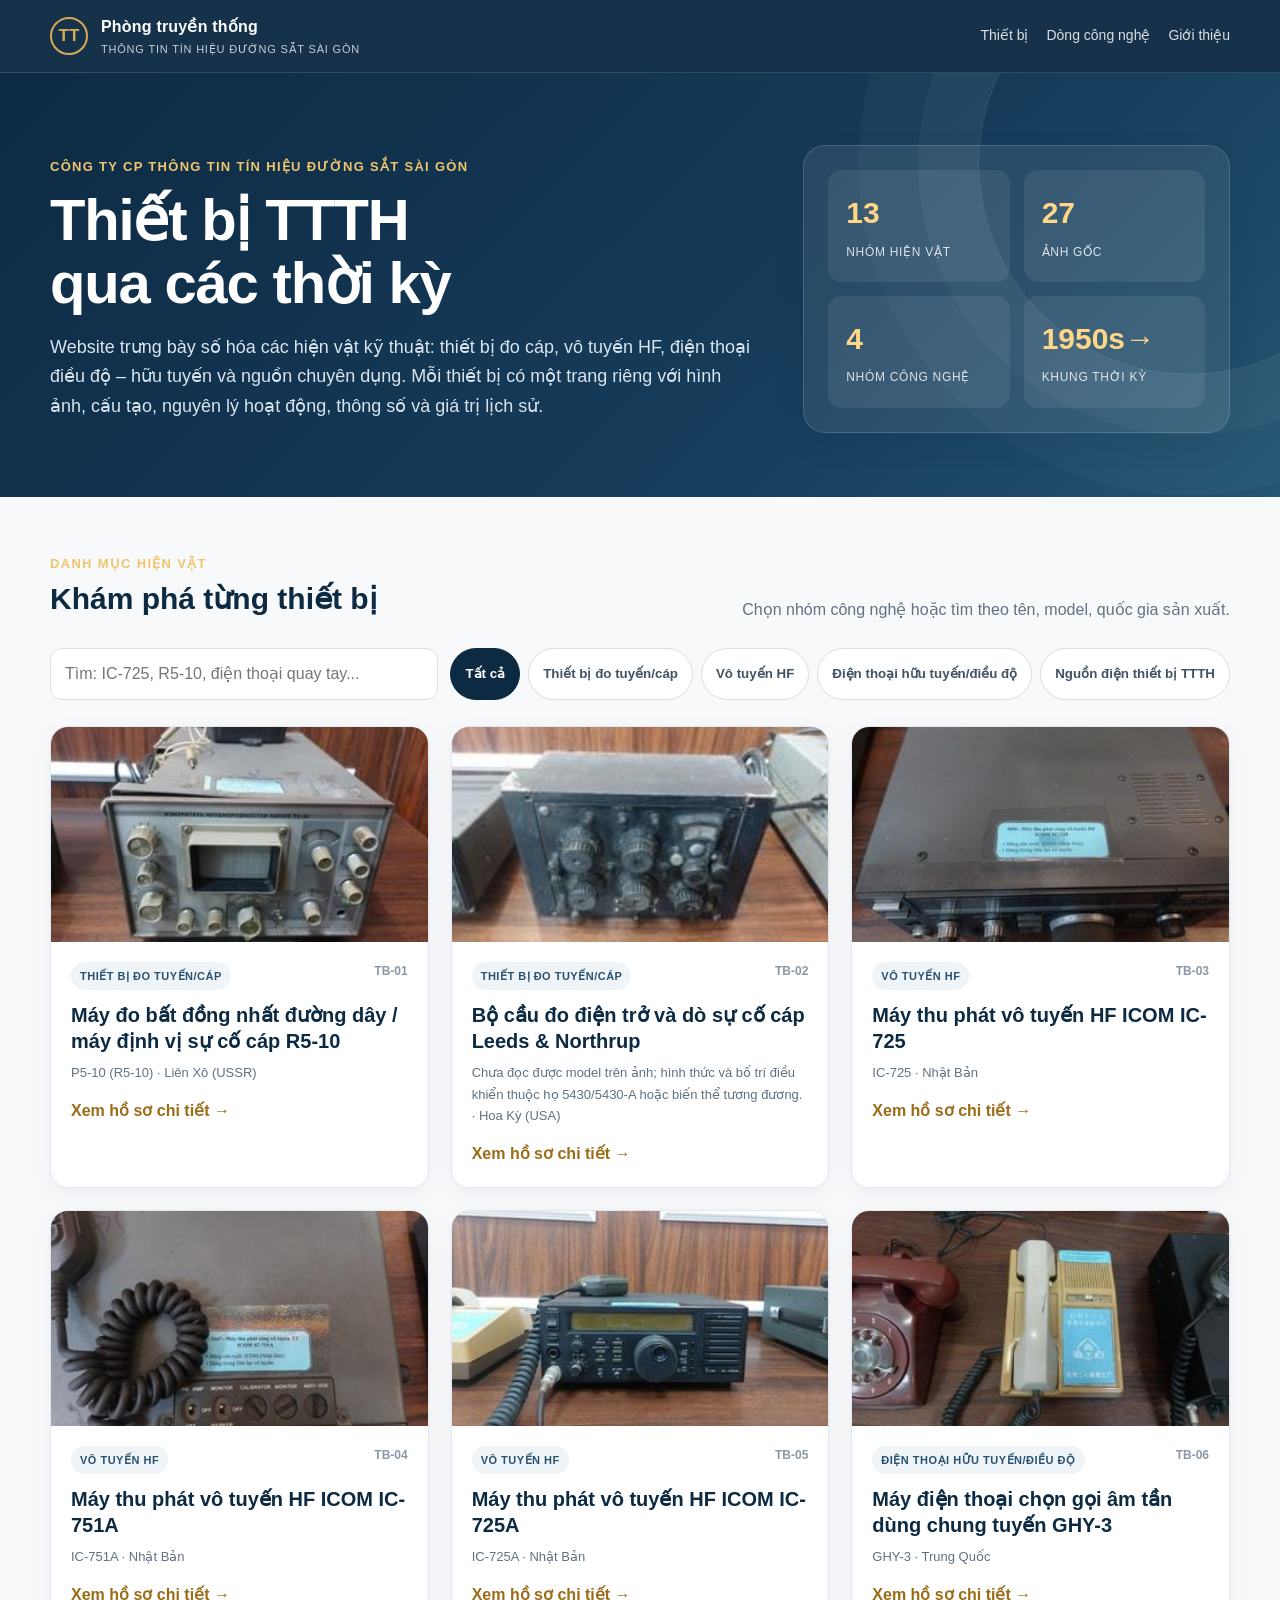
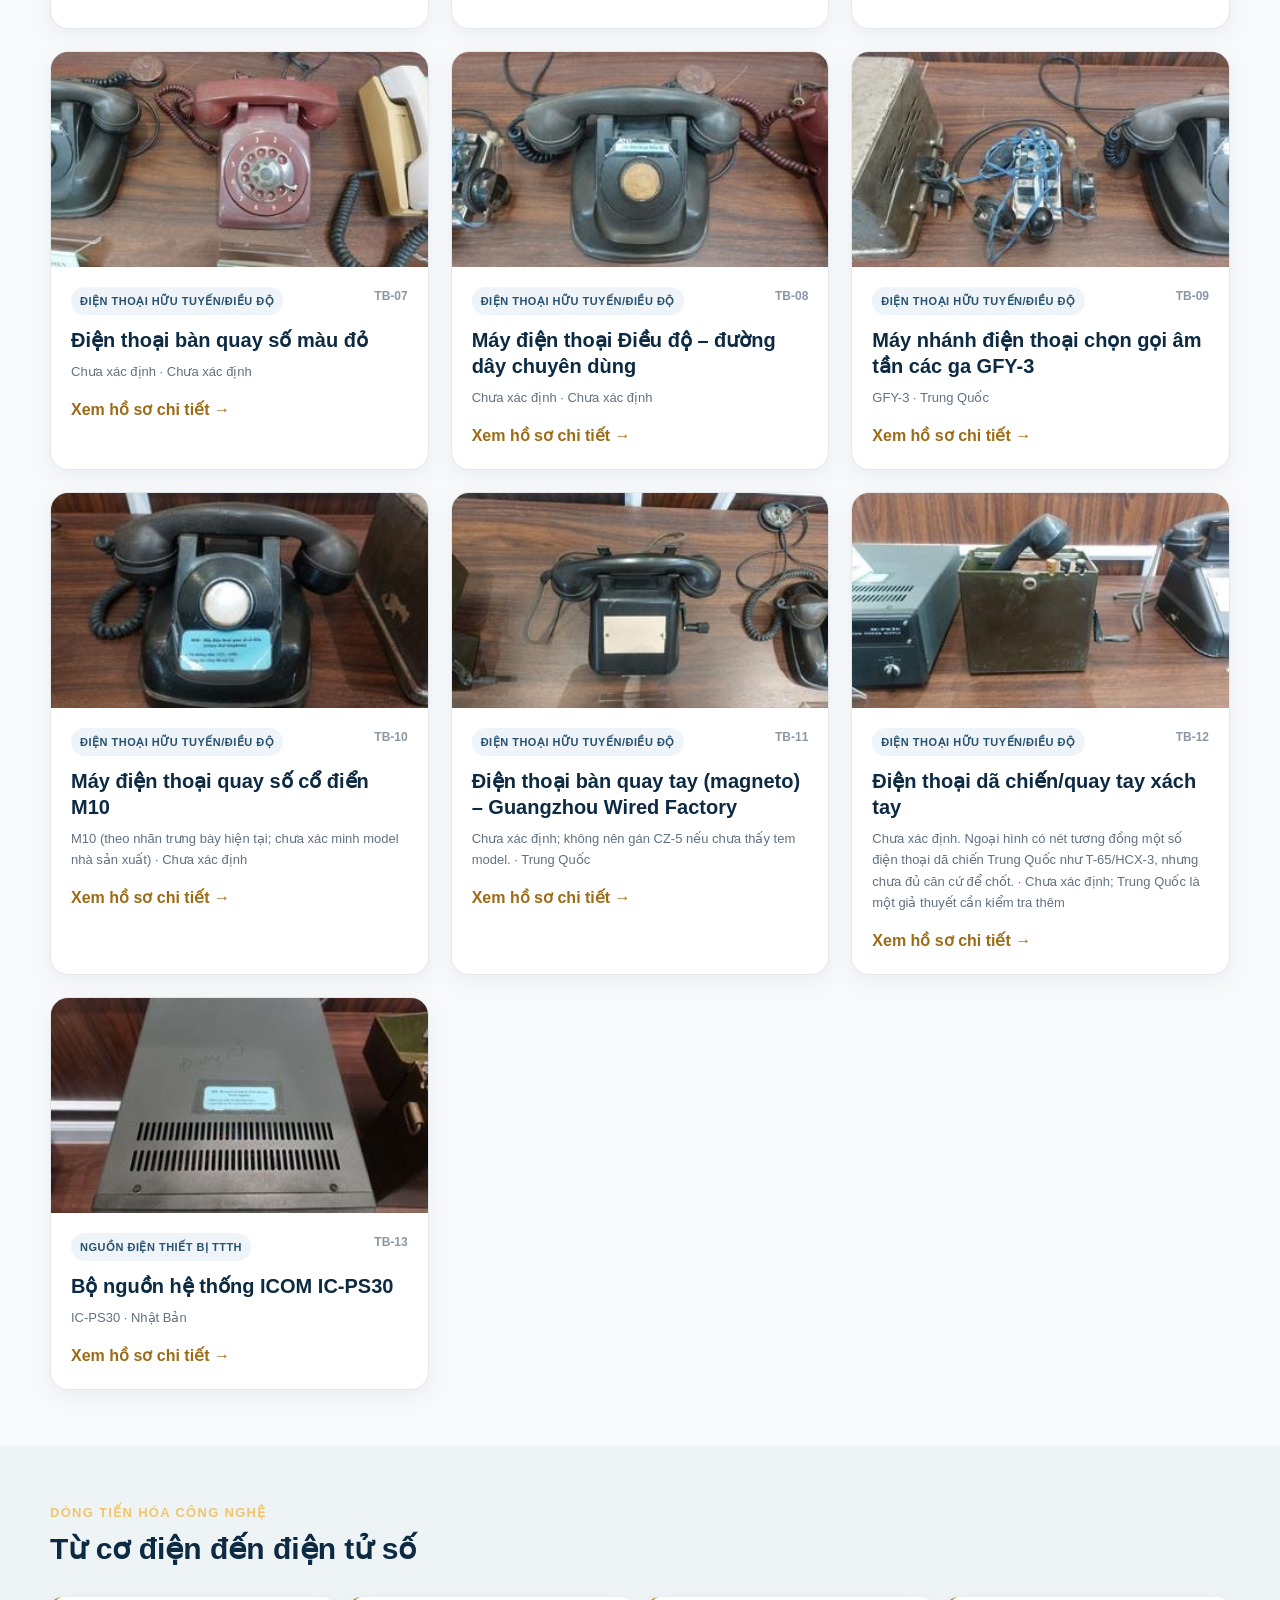
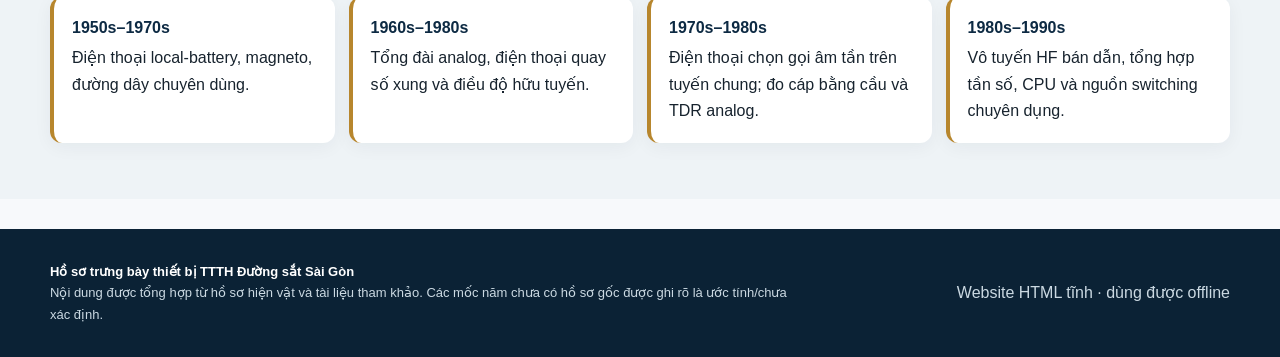
==== index.html @ 1fea470c "Add files via upload Upload website TTTH" ====
<!doctype html>
<html lang="vi">
  <head>
    <meta charset="utf-8" />
    <meta name="viewport" content="width=device-width,initial-scale=1" />
    <title>Thiết bị TTTH qua các thời kỳ – Phòng truyền thống</title>
    <meta
      name="description"
      content="Hồ sơ 13 nhóm thiết bị thông tin tín hiệu đường sắt qua các thời kỳ."
    />
    <link rel="stylesheet" href="assets/css/site.css" />
  </head>
  <body>
    <header class="site-header">
      <div class="container header-inner">
        <a class="brand" href="index.html"
          ><span class="brand-mark">TT</span
          ><span
            >Phòng truyền thống<small
              >Thông tin tín hiệu Đường sắt Sài Gòn</small
            ></span
          ></a
        >
        <nav class="nav">
          <a href="index.html#thiet-bi">Thiết bị</a
          ><a href="index.html#dong-thoi-gian">Dòng công nghệ</a
          ><a href="index.html#gioi-thieu">Giới thiệu</a>
        </nav>
      </div>
    </header>
    <main>
      <section class="hero" id="gioi-thieu">
        <div class="container hero-grid">
          <div>
            <div class="eyebrow">
              Công ty CP Thông tin Tín hiệu Đường sắt Sài Gòn
            </div>
            <h1>Thiết bị TTTH<br />qua các thời kỳ</h1>
            <p>
              Website trưng bày số hóa các hiện vật kỹ thuật: thiết bị đo cáp,
              vô tuyến HF, điện thoại điều độ – hữu tuyến và nguồn chuyên dụng.
              Mỗi thiết bị có một trang riêng với hình ảnh, cấu tạo, nguyên lý
              hoạt động, thông số và giá trị lịch sử.
            </p>
          </div>
          <div class="hero-panel">
            <div class="stats">
              <div class="stat"><b>13</b><span>Nhóm hiện vật</span></div>
              <div class="stat"><b>27</b><span>Ảnh gốc</span></div>
              <div class="stat"><b>4</b><span>Nhóm công nghệ</span></div>
              <div class="stat"><b>1950s→</b><span>Khung thời kỳ</span></div>
            </div>
          </div>
        </div>
      </section>
      <section class="section" id="thiet-bi">
        <div class="container">
          <div class="section-title">
            <div>
              <div class="eyebrow">Danh mục hiện vật</div>
              <h2>Khám phá từng thiết bị</h2>
            </div>
            <p>
              Chọn nhóm công nghệ hoặc tìm theo tên, model, quốc gia sản xuất.
            </p>
          </div>
          <div class="toolbar">
            <div class="search">
              <input
                id="searchDevices"
                type="search"
                placeholder="Tìm: IC-725, R5-10, điện thoại quay tay..."
              />
            </div>
            <div class="filters">
              <button class="filter-btn active" data-filter="all">Tất cả</button
              ><button class="filter-btn" data-filter="Thiết bị đo tuyến/cáp">
                Thiết bị đo tuyến/cáp</button
              ><button class="filter-btn" data-filter="Vô tuyến HF">
                Vô tuyến HF</button
              ><button
                class="filter-btn"
                data-filter="Điện thoại hữu tuyến/điều độ"
              >
                Điện thoại hữu tuyến/điều độ</button
              ><button
                class="filter-btn"
                data-filter="Nguồn điện thiết bị TTTH"
              >
                Nguồn điện thiết bị TTTH
              </button>
            </div>
          </div>
          <div class="grid">
            <article class="device-card" data-group="Thiết bị đo tuyến/cáp">
              <a href="thiet-bi/tb-01.html"
                ><div class="card-img">
                  <img
                    src="assets/images/devices/photo_01.jpg"
                    alt="Máy đo bất đồng nhất đường dây / máy định vị sự cố cáp R5-10"
                    loading="lazy"
                  />
                </div>
                <div class="card-body">
                  <span class="badge">Thiết bị đo tuyến/cáp</span
                  ><span class="code">TB-01</span>
                  <h3>
                    Máy đo bất đồng nhất đường dây / máy định vị sự cố cáp R5-10
                  </h3>
                  <div class="meta">Р5-10 (R5-10) · Liên Xô (USSR)</div>
                  <span class="card-link">Xem hồ sơ chi tiết →</span>
                </div></a
              >
            </article>
            <article class="device-card" data-group="Thiết bị đo tuyến/cáp">
              <a href="thiet-bi/tb-02.html"
                ><div class="card-img">
                  <img
                    src="assets/images/devices/photo_04.jpg"
                    alt="Bộ cầu đo điện trở và dò sự cố cáp Leeds &amp; Northrup"
                    loading="lazy"
                  />
                </div>
                <div class="card-body">
                  <span class="badge">Thiết bị đo tuyến/cáp</span
                  ><span class="code">TB-02</span>
                  <h3>
                    Bộ cầu đo điện trở và dò sự cố cáp Leeds &amp; Northrup
                  </h3>
                  <div class="meta">
                    Chưa đọc được model trên ảnh; hình thức và bố trí điều khiển
                    thuộc họ 5430/5430-A hoặc biến thể tương đương. · Hoa Kỳ
                    (USA)
                  </div>
                  <span class="card-link">Xem hồ sơ chi tiết →</span>
                </div></a
              >
            </article>
            <article class="device-card" data-group="Vô tuyến HF">
              <a href="thiet-bi/tb-03.html"
                ><div class="card-img">
                  <img
                    src="assets/images/devices/photo_05.jpg"
                    alt="Máy thu phát vô tuyến HF ICOM IC-725"
                    loading="lazy"
                  />
                </div>
                <div class="card-body">
                  <span class="badge">Vô tuyến HF</span
                  ><span class="code">TB-03</span>
                  <h3>Máy thu phát vô tuyến HF ICOM IC-725</h3>
                  <div class="meta">IC-725 · Nhật Bản</div>
                  <span class="card-link">Xem hồ sơ chi tiết →</span>
                </div></a
              >
            </article>
            <article class="device-card" data-group="Vô tuyến HF">
              <a href="thiet-bi/tb-04.html"
                ><div class="card-img">
                  <img
                    src="assets/images/devices/photo_07.jpg"
                    alt="Máy thu phát vô tuyến HF ICOM IC-751A"
                    loading="lazy"
                  />
                </div>
                <div class="card-body">
                  <span class="badge">Vô tuyến HF</span
                  ><span class="code">TB-04</span>
                  <h3>Máy thu phát vô tuyến HF ICOM IC-751A</h3>
                  <div class="meta">IC-751A · Nhật Bản</div>
                  <span class="card-link">Xem hồ sơ chi tiết →</span>
                </div></a
              >
            </article>
            <article class="device-card" data-group="Vô tuyến HF">
              <a href="thiet-bi/tb-05.html"
                ><div class="card-img">
                  <img
                    src="assets/images/devices/photo_09.jpg"
                    alt="Máy thu phát vô tuyến HF ICOM IC-725A"
                    loading="lazy"
                  />
                </div>
                <div class="card-body">
                  <span class="badge">Vô tuyến HF</span
                  ><span class="code">TB-05</span>
                  <h3>Máy thu phát vô tuyến HF ICOM IC-725A</h3>
                  <div class="meta">IC-725A · Nhật Bản</div>
                  <span class="card-link">Xem hồ sơ chi tiết →</span>
                </div></a
              >
            </article>
            <article
              class="device-card"
              data-group="Điện thoại hữu tuyến/điều độ"
            >
              <a href="thiet-bi/tb-06.html"
                ><div class="card-img">
                  <img
                    src="assets/images/devices/photo_11.jpg"
                    alt="Máy điện thoại chọn gọi âm tần dùng chung tuyến GHY-3"
                    loading="lazy"
                  />
                </div>
                <div class="card-body">
                  <span class="badge">Điện thoại hữu tuyến/điều độ</span
                  ><span class="code">TB-06</span>
                  <h3>Máy điện thoại chọn gọi âm tần dùng chung tuyến GHY-3</h3>
                  <div class="meta">GHY-3 · Trung Quốc</div>
                  <span class="card-link">Xem hồ sơ chi tiết →</span>
                </div></a
              >
            </article>
            <article
              class="device-card"
              data-group="Điện thoại hữu tuyến/điều độ"
            >
              <a href="thiet-bi/tb-07.html"
                ><div class="card-img">
                  <img
                    src="assets/images/devices/photo_12.jpg"
                    alt="Điện thoại bàn quay số màu đỏ"
                    loading="lazy"
                  />
                </div>
                <div class="card-body">
                  <span class="badge">Điện thoại hữu tuyến/điều độ</span
                  ><span class="code">TB-07</span>
                  <h3>Điện thoại bàn quay số màu đỏ</h3>
                  <div class="meta">Chưa xác định · Chưa xác định</div>
                  <span class="card-link">Xem hồ sơ chi tiết →</span>
                </div></a
              >
            </article>
            <article
              class="device-card"
              data-group="Điện thoại hữu tuyến/điều độ"
            >
              <a href="thiet-bi/tb-08.html"
                ><div class="card-img">
                  <img
                    src="assets/images/devices/photo_13.jpg"
                    alt="Máy điện thoại Điều độ – đường dây chuyên dùng"
                    loading="lazy"
                  />
                </div>
                <div class="card-body">
                  <span class="badge">Điện thoại hữu tuyến/điều độ</span
                  ><span class="code">TB-08</span>
                  <h3>Máy điện thoại Điều độ – đường dây chuyên dùng</h3>
                  <div class="meta">Chưa xác định · Chưa xác định</div>
                  <span class="card-link">Xem hồ sơ chi tiết →</span>
                </div></a
              >
            </article>
            <article
              class="device-card"
              data-group="Điện thoại hữu tuyến/điều độ"
            >
              <a href="thiet-bi/tb-09.html"
                ><div class="card-img">
                  <img
                    src="assets/images/devices/photo_14.jpg"
                    alt="Máy nhánh điện thoại chọn gọi âm tần các ga GFY-3"
                    loading="lazy"
                  />
                </div>
                <div class="card-body">
                  <span class="badge">Điện thoại hữu tuyến/điều độ</span
                  ><span class="code">TB-09</span>
                  <h3>Máy nhánh điện thoại chọn gọi âm tần các ga GFY-3</h3>
                  <div class="meta">GFY-3 · Trung Quốc</div>
                  <span class="card-link">Xem hồ sơ chi tiết →</span>
                </div></a
              >
            </article>
            <article
              class="device-card"
              data-group="Điện thoại hữu tuyến/điều độ"
            >
              <a href="thiet-bi/tb-10.html"
                ><div class="card-img">
                  <img
                    src="assets/images/devices/photo_16.jpg"
                    alt="Máy điện thoại quay số cổ điển M10"
                    loading="lazy"
                  />
                </div>
                <div class="card-body">
                  <span class="badge">Điện thoại hữu tuyến/điều độ</span
                  ><span class="code">TB-10</span>
                  <h3>Máy điện thoại quay số cổ điển M10</h3>
                  <div class="meta">
                    M10 (theo nhãn trưng bày hiện tại; chưa xác minh model nhà
                    sản xuất) · Chưa xác định
                  </div>
                  <span class="card-link">Xem hồ sơ chi tiết →</span>
                </div></a
              >
            </article>
            <article
              class="device-card"
              data-group="Điện thoại hữu tuyến/điều độ"
            >
              <a href="thiet-bi/tb-11.html"
                ><div class="card-img">
                  <img
                    src="assets/images/devices/photo_18.jpg"
                    alt="Điện thoại bàn quay tay (magneto) – Guangzhou Wired Factory"
                    loading="lazy"
                  />
                </div>
                <div class="card-body">
                  <span class="badge">Điện thoại hữu tuyến/điều độ</span
                  ><span class="code">TB-11</span>
                  <h3>
                    Điện thoại bàn quay tay (magneto) – Guangzhou Wired Factory
                  </h3>
                  <div class="meta">
                    Chưa xác định; không nên gán CZ-5 nếu chưa thấy tem model. ·
                    Trung Quốc
                  </div>
                  <span class="card-link">Xem hồ sơ chi tiết →</span>
                </div></a
              >
            </article>
            <article
              class="device-card"
              data-group="Điện thoại hữu tuyến/điều độ"
            >
              <a href="thiet-bi/tb-12.html"
                ><div class="card-img">
                  <img
                    src="assets/images/devices/photo_20.jpg"
                    alt="Điện thoại dã chiến/quay tay xách tay"
                    loading="lazy"
                  />
                </div>
                <div class="card-body">
                  <span class="badge">Điện thoại hữu tuyến/điều độ</span
                  ><span class="code">TB-12</span>
                  <h3>Điện thoại dã chiến/quay tay xách tay</h3>
                  <div class="meta">
                    Chưa xác định. Ngoại hình có nét tương đồng một số điện
                    thoại dã chiến Trung Quốc như T-65/HCX-3, nhưng chưa đủ căn
                    cứ để chốt. · Chưa xác định; Trung Quốc là một giả thuyết
                    cần kiểm tra thêm
                  </div>
                  <span class="card-link">Xem hồ sơ chi tiết →</span>
                </div></a
              >
            </article>
            <article class="device-card" data-group="Nguồn điện thiết bị TTTH">
              <a href="thiet-bi/tb-13.html"
                ><div class="card-img">
                  <img
                    src="assets/images/devices/photo_22.jpg"
                    alt="Bộ nguồn hệ thống ICOM IC-PS30"
                    loading="lazy"
                  />
                </div>
                <div class="card-body">
                  <span class="badge">Nguồn điện thiết bị TTTH</span
                  ><span class="code">TB-13</span>
                  <h3>Bộ nguồn hệ thống ICOM IC-PS30</h3>
                  <div class="meta">IC-PS30 · Nhật Bản</div>
                  <span class="card-link">Xem hồ sơ chi tiết →</span>
                </div></a
              >
            </article>
          </div>
          <div class="empty">Không tìm thấy thiết bị phù hợp.</div>
        </div>
      </section>
      <section class="section" id="dong-thoi-gian" style="background: #eef3f6">
        <div class="container">
          <div class="section-title">
            <div>
              <div class="eyebrow">Dòng tiến hóa công nghệ</div>
              <h2>Từ cơ điện đến điện tử số</h2>
            </div>
          </div>
          <div class="timeline">
            <div class="timeline-item">
              <b>1950s–1970s</b>Điện thoại local-battery, magneto, đường dây
              chuyên dùng.
            </div>
            <div class="timeline-item">
              <b>1960s–1980s</b>Tổng đài analog, điện thoại quay số xung và điều
              độ hữu tuyến.
            </div>
            <div class="timeline-item">
              <b>1970s–1980s</b>Điện thoại chọn gọi âm tần trên tuyến chung; đo
              cáp bằng cầu và TDR analog.
            </div>
            <div class="timeline-item">
              <b>1980s–1990s</b>Vô tuyến HF bán dẫn, tổng hợp tần số, CPU và
              nguồn switching chuyên dụng.
            </div>
          </div>
        </div>
      </section>
    </main>
    <footer class="site-footer">
      <div class="container footer-inner">
        <div class="footer-note">
          <strong>Hồ sơ trưng bày thiết bị TTTH Đường sắt Sài Gòn</strong
          ><br />Nội dung được tổng hợp từ hồ sơ hiện vật và tài liệu tham khảo.
          Các mốc năm chưa có hồ sơ gốc được ghi rõ là ước tính/chưa xác định.
        </div>
        <div>Website HTML tĩnh · dùng được offline</div>
      </div>
    </footer>
    <script src="assets/js/site.js"></script>
  </body>
</html>
---- assets/css/site.css ----
:root {
  --navy: #0d2a43;
  --navy2: #163d5c;
  --ink: #17232e;
  --muted: #617180;
  --paper: #f5f1e8;
  --card: #ffffff;
  --gold: #b7862d;
  --gold2: #d6aa55;
  --line: #d9e0e6;
  --soft: #eef3f6;
  --success: #276749;
  --warn: #8a5b10;
  --shadow: 0 12px 30px rgba(13, 42, 67, 0.09);
  --radius: 18px;
}
* {
  box-sizing: border-box;
}
html {
  scroll-behavior: smooth;
}
body {
  margin: 0;
  font-family:
    Inter,
    Segoe UI,
    Arial,
    sans-serif;
  color: var(--ink);
  background: #f7f9fb;
  line-height: 1.65;
}
a {
  color: inherit;
  text-decoration: none;
}
img {
  max-width: 100%;
  display: block;
}
.container {
  width: min(1180px, calc(100% - 36px));
  margin: auto;
}
.site-header {
  position: sticky;
  top: 0;
  z-index: 30;
  background: rgba(13, 42, 67, 0.96);
  backdrop-filter: blur(10px);
  color: white;
  border-bottom: 1px solid rgba(255, 255, 255, 0.12);
}
.header-inner {
  height: 72px;
  display: flex;
  align-items: center;
  justify-content: space-between;
  gap: 20px;
}
.brand {
  display: flex;
  align-items: center;
  gap: 13px;
  font-weight: 800;
  letter-spacing: 0.2px;
}
.brand-mark {
  width: 38px;
  height: 38px;
  border: 2px solid var(--gold2);
  border-radius: 50%;
  display: grid;
  place-items: center;
  color: var(--gold2);
  font-size: 17px;
}
.brand small {
  display: block;
  font-weight: 500;
  opacity: 0.76;
  font-size: 11px;
  letter-spacing: 0.8px;
  text-transform: uppercase;
}
.nav {
  display: flex;
  align-items: center;
  gap: 18px;
  font-size: 14px;
}
.nav a {
  opacity: 0.84;
}
.nav a:hover {
  opacity: 1;
  color: #f2c766;
}
.hero {
  background: linear-gradient(135deg, #0d2a43 0%, #173e5d 68%, #245572 100%);
  color: white;
  padding: 72px 0 64px;
  position: relative;
  overflow: hidden;
}
.hero:after {
  content: "";
  position: absolute;
  right: -120px;
  top: -120px;
  width: 420px;
  height: 420px;
  border: 1px solid rgba(255, 255, 255, 0.12);
  border-radius: 50%;
  box-shadow:
    0 0 0 60px rgba(255, 255, 255, 0.035),
    0 0 0 120px rgba(255, 255, 255, 0.025);
}
.hero-grid {
  display: grid;
  grid-template-columns: 1.25fr 0.75fr;
  gap: 42px;
  align-items: center;
  position: relative;
  z-index: 2;
}
.eyebrow {
  color: #f0c56c;
  font-size: 13px;
  font-weight: 800;
  letter-spacing: 1.3px;
  text-transform: uppercase;
}
h1 {
  font-size: clamp(34px, 5vw, 58px);
  line-height: 1.08;
  margin: 12px 0 18px;
  letter-spacing: -1.2px;
}
.hero p {
  font-size: 18px;
  color: #d8e5ed;
  max-width: 780px;
  margin: 0;
}
.hero-panel {
  background: rgba(255, 255, 255, 0.08);
  border: 1px solid rgba(255, 255, 255, 0.15);
  border-radius: 22px;
  padding: 24px;
  box-shadow: var(--shadow);
}
.stats {
  display: grid;
  grid-template-columns: repeat(2, 1fr);
  gap: 14px;
}
.stat {
  padding: 18px;
  background: rgba(255, 255, 255, 0.075);
  border-radius: 14px;
}
.stat b {
  display: block;
  font-size: 30px;
  color: #ffd686;
}
.stat span {
  font-size: 12px;
  opacity: 0.82;
  text-transform: uppercase;
  letter-spacing: 0.7px;
}
.section {
  padding: 56px 0;
}
.section-title {
  display: flex;
  justify-content: space-between;
  align-items: end;
  gap: 24px;
  margin-bottom: 24px;
}
.section-title h2 {
  margin: 0;
  font-size: 30px;
  color: var(--navy);
}
.section-title p {
  margin: 0;
  color: var(--muted);
  max-width: 650px;
}
.toolbar {
  display: flex;
  gap: 12px;
  flex-wrap: wrap;
  margin: 0 0 26px;
}
.search {
  flex: 1;
  min-width: 250px;
  position: relative;
}
.search input {
  width: 100%;
  border: 1px solid var(--line);
  border-radius: 12px;
  padding: 12px 14px;
  font: inherit;
  background: white;
}
.filters {
  display: flex;
  gap: 8px;
  flex-wrap: wrap;
}
.filter-btn {
  border: 1px solid var(--line);
  background: white;
  padding: 10px 14px;
  border-radius: 999px;
  cursor: pointer;
  font-weight: 700;
  color: #425363;
}
.filter-btn.active {
  background: var(--navy);
  color: white;
  border-color: var(--navy);
}
.grid {
  display: grid;
  grid-template-columns: repeat(3, 1fr);
  gap: 22px;
}
.device-card {
  background: white;
  border: 1px solid #e3e8ed;
  border-radius: 18px;
  overflow: hidden;
  box-shadow: 0 6px 22px rgba(25, 48, 66, 0.05);
  transition:
    0.22s transform,
    0.22s box-shadow;
}
.device-card:hover {
  transform: translateY(-4px);
  box-shadow: var(--shadow);
}
.card-img {
  height: 215px;
  background: #e9eef2;
  overflow: hidden;
}
.card-img img {
  width: 100%;
  height: 100%;
  object-fit: cover;
}
.card-body {
  padding: 20px;
}
.badge {
  display: inline-flex;
  padding: 5px 9px;
  border-radius: 999px;
  background: #eef4f8;
  color: #295270;
  font-size: 11px;
  font-weight: 800;
  text-transform: uppercase;
  letter-spacing: 0.5px;
}
.code {
  float: right;
  color: #8a98a5;
  font-size: 12px;
  font-weight: 800;
}
.device-card h3 {
  margin: 12px 0 8px;
  font-size: 20px;
  line-height: 1.3;
  color: var(--navy);
}
.meta {
  color: var(--muted);
  font-size: 13px;
}
.card-link {
  display: inline-block;
  margin-top: 14px;
  color: #9c6b16;
  font-weight: 800;
}
.timeline {
  display: grid;
  grid-template-columns: repeat(4, 1fr);
  gap: 14px;
}
.timeline-item {
  background: white;
  border-left: 4px solid var(--gold);
  padding: 18px;
  border-radius: 12px;
  box-shadow: 0 4px 18px rgba(20, 44, 62, 0.05);
}
.timeline-item b {
  display: block;
  color: var(--navy);
  margin-bottom: 4px;
}
.site-footer {
  background: #0b2235;
  color: #cbd9e2;
  padding: 32px 0;
  margin-top: 30px;
}
.footer-inner {
  display: flex;
  justify-content: space-between;
  gap: 20px;
  align-items: center;
}
.footer-note {
  font-size: 13px;
  max-width: 760px;
}
.footer-inner strong {
  color: white;
}
/* Detail */
.breadcrumb {
  font-size: 13px;
  color: #657786;
  padding: 18px 0;
}
.breadcrumb a {
  color: #315b78;
}
.detail-hero {
  background: linear-gradient(180deg, #edf4f8, #f7f9fb);
  border-top: 1px solid #dfe7ec;
  border-bottom: 1px solid #dfe7ec;
  padding: 28px 0 44px;
}
.detail-grid {
  display: grid;
  grid-template-columns: 1.05fr 1fr;
  gap: 38px;
  align-items: center;
}
.detail-photo {
  background: white;
  border: 1px solid var(--line);
  border-radius: 20px;
  overflow: hidden;
  box-shadow: var(--shadow);
}
.detail-photo img {
  width: 100%;
  height: 460px;
  object-fit: contain;
  background: #fff;
}
.detail-info h1 {
  font-size: clamp(32px, 4vw, 50px);
  color: var(--navy);
  margin: 10px 0 12px;
}
.lead {
  font-size: 18px;
  color: #4c6172;
}
.quick {
  display: grid;
  grid-template-columns: repeat(2, 1fr);
  gap: 10px;
  margin-top: 20px;
}
.quick div {
  background: white;
  border: 1px solid var(--line);
  padding: 13px;
  border-radius: 12px;
}
.quick span {
  display: block;
  font-size: 11px;
  color: #7b8b98;
  text-transform: uppercase;
  font-weight: 800;
  letter-spacing: 0.6px;
}
.quick b {
  display: block;
  margin-top: 3px;
  color: #173b55;
}
.actions {
  display: flex;
  gap: 10px;
  flex-wrap: wrap;
  margin-top: 20px;
}
.btn {
  display: inline-flex;
  align-items: center;
  gap: 7px;
  border: 0;
  border-radius: 10px;
  padding: 11px 14px;
  background: var(--navy);
  color: white;
  font-weight: 800;
  cursor: pointer;
}
.btn.secondary {
  background: white;
  color: var(--navy);
  border: 1px solid var(--line);
}
.detail-content {
  padding: 42px 0;
}
.content-layout {
  display: grid;
  grid-template-columns: 250px 1fr;
  gap: 34px;
}
.toc {
  position: sticky;
  top: 92px;
  align-self: start;
  background: white;
  border: 1px solid var(--line);
  border-radius: 14px;
  padding: 16px;
}
.toc b {
  display: block;
  color: var(--navy);
  margin-bottom: 8px;
}
.toc a {
  display: block;
  padding: 7px 6px;
  color: #596d7c;
  font-size: 13px;
  border-radius: 7px;
}
.toc a:hover {
  background: #f0f5f8;
  color: var(--navy);
}
.article section {
  scroll-margin-top: 96px;
  margin-bottom: 38px;
}
.article h2 {
  color: var(--navy);
  font-size: 27px;
  margin: 0 0 14px;
}
.article h3 {
  color: #284e68;
}
.info-card {
  background: white;
  border: 1px solid var(--line);
  border-radius: 16px;
  padding: 22px;
  box-shadow: 0 4px 16px rgba(20, 44, 62, 0.04);
}
.facts {
  display: grid;
  grid-template-columns: repeat(2, 1fr);
  gap: 12px;
}
.fact {
  padding: 15px;
  background: #f8fafb;
  border-radius: 11px;
  border: 1px solid #edf1f3;
}
.fact span {
  display: block;
  font-size: 11px;
  text-transform: uppercase;
  color: #71818f;
  font-weight: 800;
  letter-spacing: 0.5px;
}
.fact b {
  display: block;
  margin-top: 5px;
  font-size: 14px;
  color: #243f52;
}
.prose {
  white-space: normal;
}
.diagram {
  background: white;
  border: 1px solid var(--line);
  border-radius: 16px;
  padding: 14px;
}
.diagram img {
  width: 100%;
  border-radius: 10px;
}
.caption {
  font-size: 12px;
  color: #6d7d89;
  margin-top: 9px;
}
.callout {
  border-left: 4px solid var(--gold);
  background: #fffaf0;
  padding: 16px 18px;
  border-radius: 10px;
  color: #4e4638;
}
.verify {
  border-left-color: #b25e41;
  background: #fff6f3;
}
.gallery {
  display: grid;
  grid-template-columns: repeat(2, 1fr);
  gap: 16px;
}
.gallery-item {
  margin: 0;
  background: white;
  border: 1px solid var(--line);
  border-radius: 14px;
  overflow: hidden;
}
.gallery-item img {
  width: 100%;
  height: 300px;
  object-fit: contain;
  background: #fff;
}
.gallery-item figcaption {
  padding: 10px 12px;
  font-size: 12px;
  color: #6b7a86;
  border-top: 1px solid var(--line);
}
.source-link {
  display: inline-block;
  padding: 11px 14px;
  border-radius: 10px;
  background: #eef4f7;
  color: #214b66;
  font-weight: 800;
}
.pager {
  display: flex;
  justify-content: space-between;
  gap: 14px;
  margin-top: 34px;
}
.pager a {
  flex: 1;
  background: white;
  border: 1px solid var(--line);
  padding: 16px;
  border-radius: 13px;
  color: #214661;
}
.pager a:last-child {
  text-align: right;
}
.label-small {
  font-size: 11px;
  text-transform: uppercase;
  color: #86939e;
  font-weight: 800;
  letter-spacing: 0.6px;
  display: block;
}
.empty {
  display: none;
  text-align: center;
  padding: 38px;
  color: #72818d;
}
@media (max-width: 900px) {
  .hero-grid,
  .detail-grid,
  .content-layout {
    grid-template-columns: 1fr;
  }
  .grid {
    grid-template-columns: repeat(2, 1fr);
  }
  .timeline {
    grid-template-columns: repeat(2, 1fr);
  }
  .toc {
    position: static;
  }
  .detail-photo img {
    height: 380px;
  }
  .nav {
    display: none;
  }
}
@media (max-width: 620px) {
  .container {
    width: min(100% - 22px, 1180px);
  }
  .hero {
    padding: 48px 0;
  }
  .grid,
  .facts,
  .gallery,
  .quick,
  .timeline {
    grid-template-columns: 1fr;
  }
  .header-inner {
    height: 64px;
  }
  .brand {
    font-size: 13px;
  }
  .brand small {
    display: none;
  }
  .card-img {
    height: 200px;
  }
  .detail-photo img {
    height: 300px;
  }
  .section {
    padding: 40px 0;
  }
  .footer-inner {
    flex-direction: column;
    align-items: flex-start;
  }
}
@media print {
  .site-header,
  .toc,
  .actions,
  .pager,
  .site-footer,
  .breadcrumb {
    display: none !important;
  }
  .detail-content,
  .detail-hero {
    padding: 0;
  }
  .content-layout,
  .detail-grid {
    display: block;
  }
  .detail-photo {
    box-shadow: none;
  }
  .article section {
    break-inside: avoid;
  }
  .diagram img {
    max-height: 750px;
    object-fit: contain;
  }
}
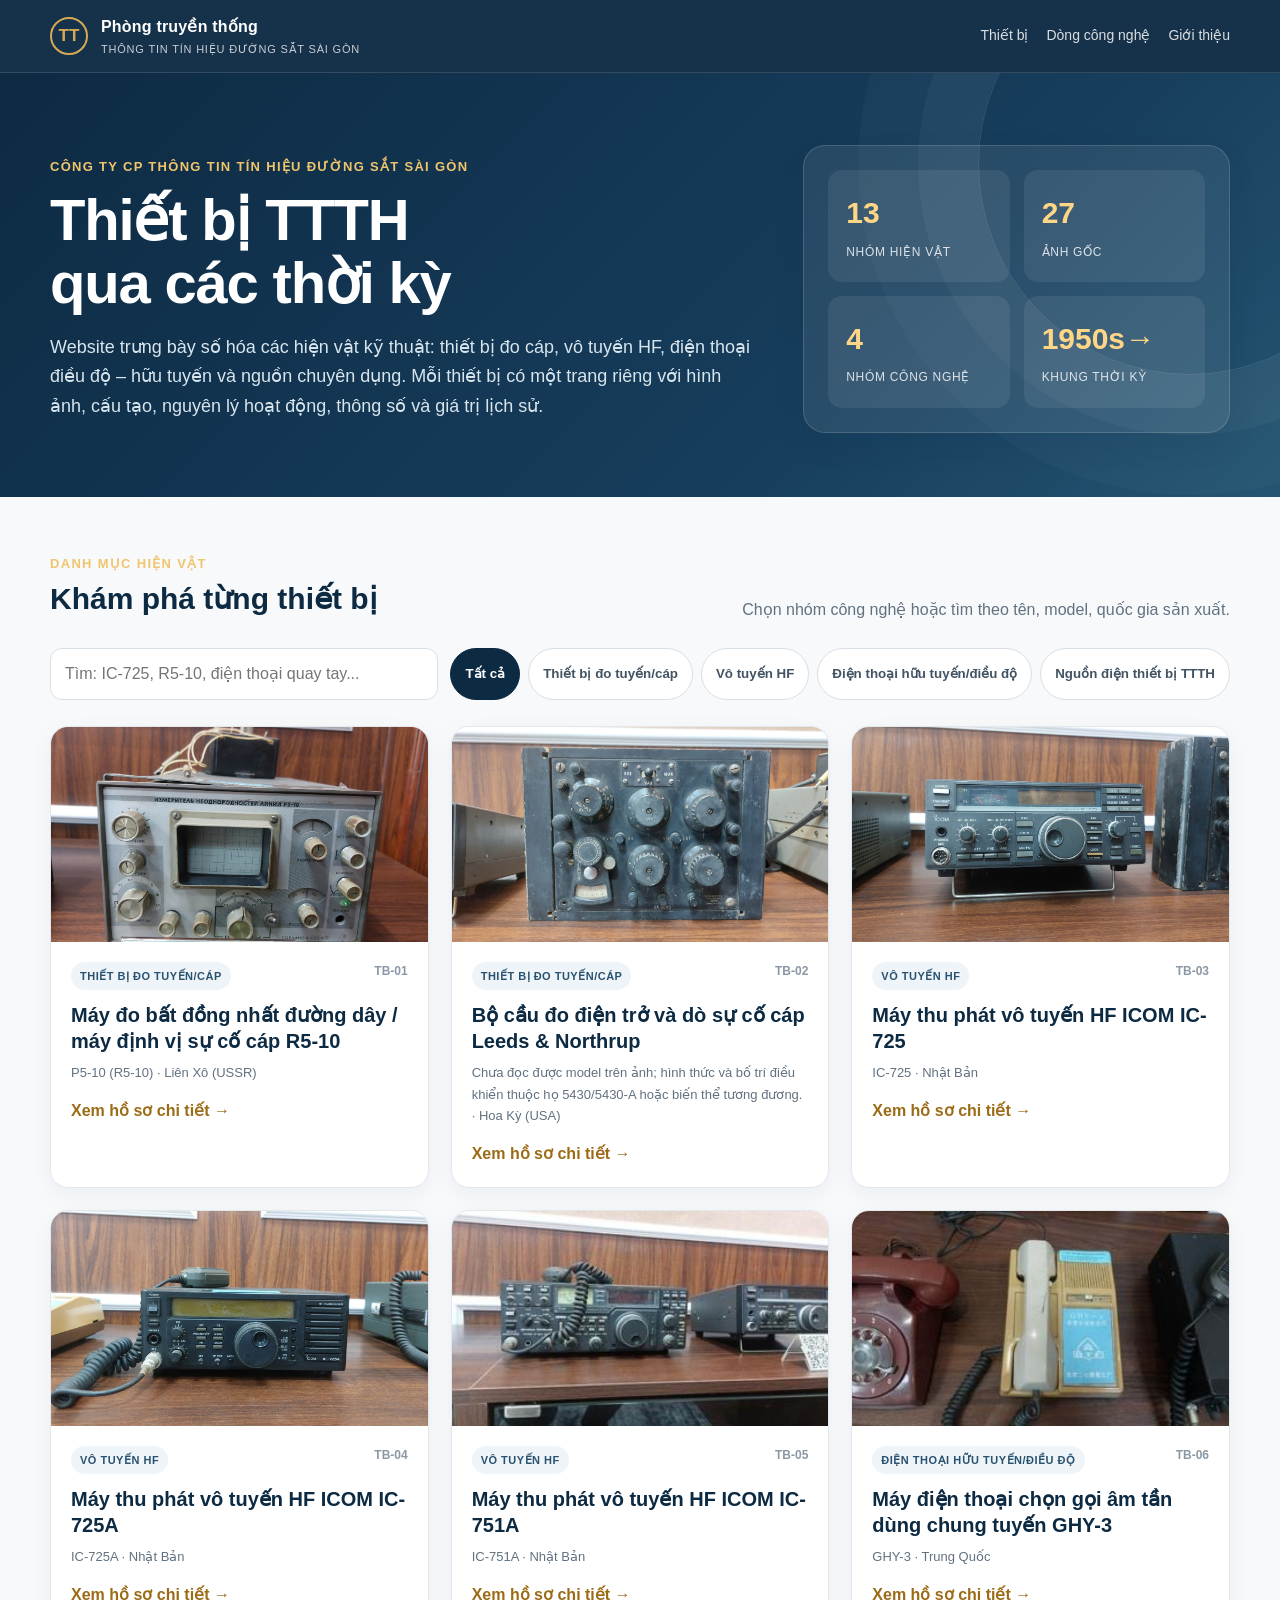
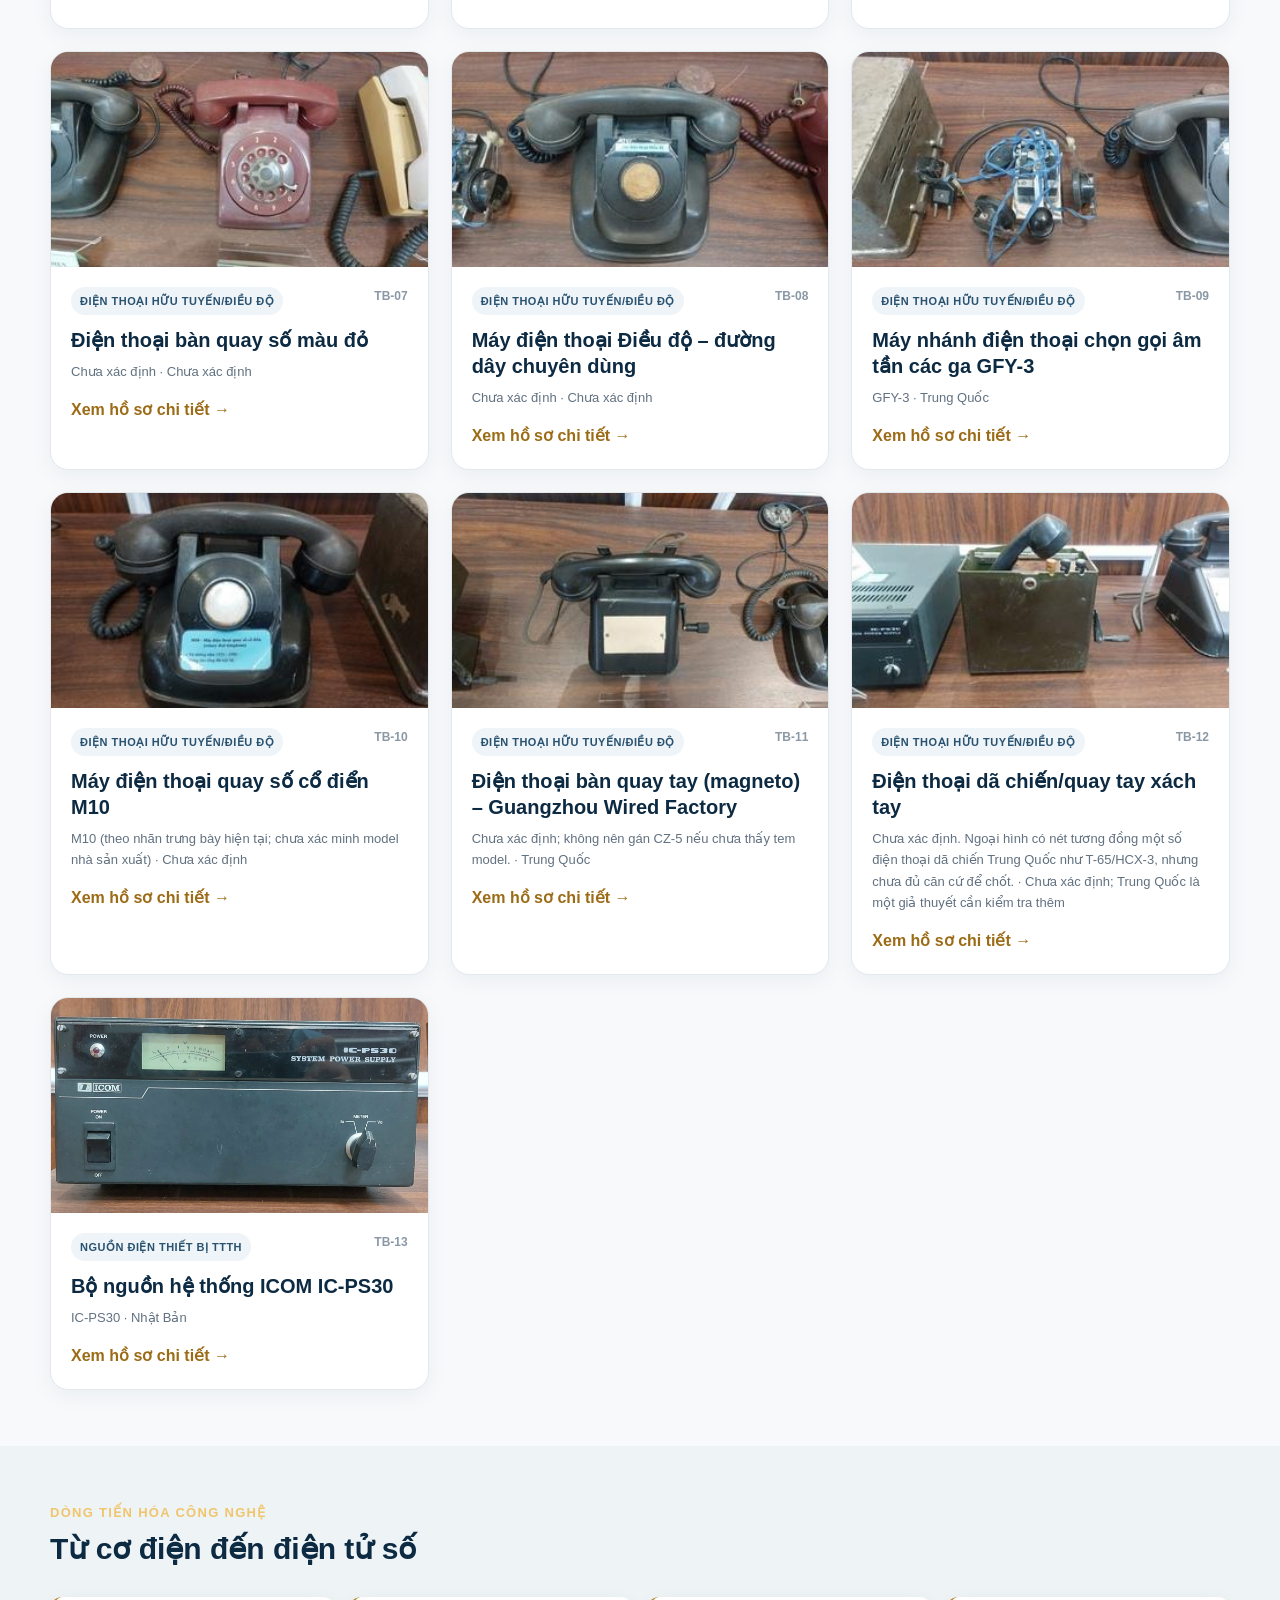
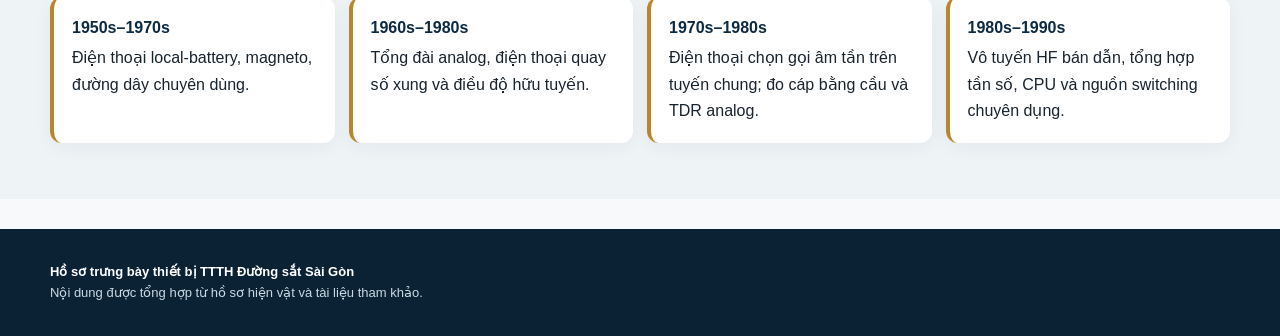
==== commit c11c4033: "Cap nhat website" ====
--- a/index.html
+++ b/index.html
@@ -140,7 +140,7 @@
               <a href="thiet-bi/tb-03.html"
                 ><div class="card-img">
                   <img
-                    src="assets/images/devices/photo_05.jpg"
+                    src="assets/images/devices/photo_06.jpg"
                     alt="Máy thu phát vô tuyến HF ICOM IC-725"
                     loading="lazy"
                   />
@@ -159,33 +159,33 @@
                 ><div class="card-img">
                   <img
                     src="assets/images/devices/photo_07.jpg"
-                    alt="Máy thu phát vô tuyến HF ICOM IC-751A"
+                    alt="Máy thu phát vô tuyến HF ICOM IC-725A"
                     loading="lazy"
                   />
                 </div>
                 <div class="card-body">
                   <span class="badge">Vô tuyến HF</span
                   ><span class="code">TB-04</span>
+                  <h3>Máy thu phát vô tuyến HF ICOM IC-725A</h3>
+                  <div class="meta">IC-725A · Nhật Bản</div>
+                  <span class="card-link">Xem hồ sơ chi tiết →</span>
+                </div></a
+              >
+            </article>
+            <article class="device-card" data-group="Vô tuyến HF">
+              <a href="thiet-bi/tb-05.html"
+                ><div class="card-img">
+                  <img
+                    src="assets/images/devices/photo_08.jpg"
+                    alt="Máy thu phát vô tuyến HF ICOM IC-751A"
+                    loading="lazy"
+                  />
+                </div>
+                <div class="card-body">
+                  <span class="badge">Vô tuyến HF</span
+                  ><span class="code">TB-05</span>
                   <h3>Máy thu phát vô tuyến HF ICOM IC-751A</h3>
                   <div class="meta">IC-751A · Nhật Bản</div>
-                  <span class="card-link">Xem hồ sơ chi tiết →</span>
-                </div></a
-              >
-            </article>
-            <article class="device-card" data-group="Vô tuyến HF">
-              <a href="thiet-bi/tb-05.html"
-                ><div class="card-img">
-                  <img
-                    src="assets/images/devices/photo_09.jpg"
-                    alt="Máy thu phát vô tuyến HF ICOM IC-725A"
-                    loading="lazy"
-                  />
-                </div>
-                <div class="card-body">
-                  <span class="badge">Vô tuyến HF</span
-                  ><span class="code">TB-05</span>
-                  <h3>Máy thu phát vô tuyến HF ICOM IC-725A</h3>
-                  <div class="meta">IC-725A · Nhật Bản</div>
                   <span class="card-link">Xem hồ sơ chi tiết →</span>
                 </div></a
               >
@@ -354,7 +354,7 @@
               <a href="thiet-bi/tb-13.html"
                 ><div class="card-img">
                   <img
-                    src="assets/images/devices/photo_22.jpg"
+                    src="assets/images/devices/photo_23.jpg"
                     alt="Bộ nguồn hệ thống ICOM IC-PS30"
                     loading="lazy"
                   />
@@ -400,15 +400,14 @@
           </div>
         </div>
       </section>
+
     </main>
     <footer class="site-footer">
       <div class="container footer-inner">
         <div class="footer-note">
           <strong>Hồ sơ trưng bày thiết bị TTTH Đường sắt Sài Gòn</strong
           ><br />Nội dung được tổng hợp từ hồ sơ hiện vật và tài liệu tham khảo.
-          Các mốc năm chưa có hồ sơ gốc được ghi rõ là ước tính/chưa xác định.
         </div>
-        <div>Website HTML tĩnh · dùng được offline</div>
       </div>
     </footer>
     <script src="assets/js/site.js"></script>
